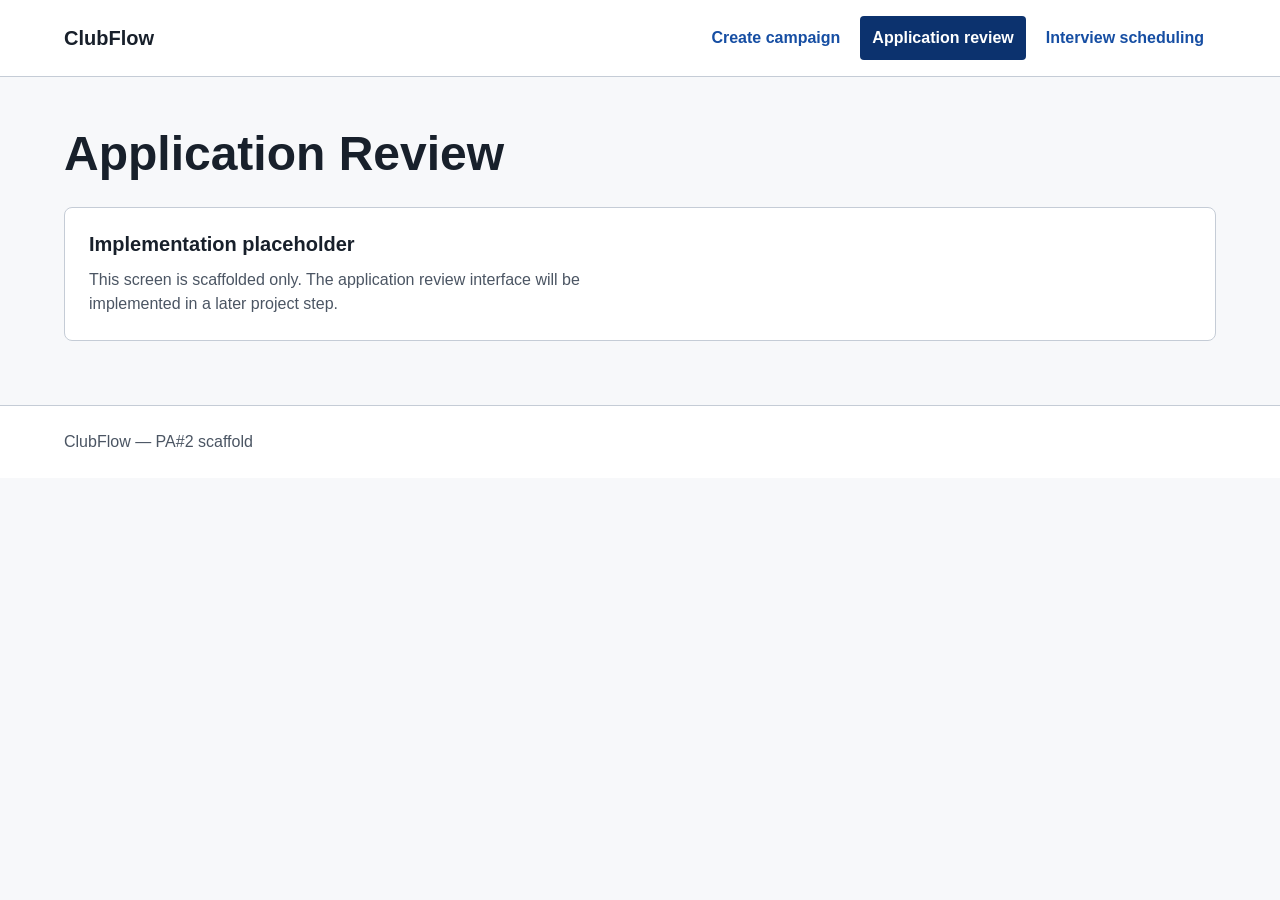
==== review.html @ ff642912 "chore: initialize ClubFlow PA2 scaffold and project rules" ====
<!DOCTYPE html>
<html lang="en">
  <head>
    <meta charset="UTF-8">
    <meta name="viewport" content="width=device-width, initial-scale=1.0">
    <title>Application Review | ClubFlow</title>
    <link rel="stylesheet" href="assets/css/styles.css">
  </head>
  <body>
    <header class="site-header">
      <div class="container">
        <p class="site-name">ClubFlow</p>
        <nav aria-label="Primary navigation">
          <ul class="site-nav">
            <li><a href="index.html">Create campaign</a></li>
            <li><a href="review.html" aria-current="page">Application review</a></li>
            <li><a href="scheduling.html">Interview scheduling</a></li>
          </ul>
        </nav>
      </div>
    </header>

    <main class="container">
      <h1>Application Review</h1>
      <section class="placeholder" aria-labelledby="implementation-status">
        <h2 id="implementation-status">Implementation placeholder</h2>
        <p>This screen is scaffolded only. The application review interface will be implemented in a later project step.</p>
      </section>
    </main>

    <footer class="site-footer">
      <div class="container">ClubFlow — PA#2 scaffold</div>
    </footer>
  </body>
</html>
---- assets/css/styles.css ----
:root {
  --space-1: 0.25rem;
  --space-2: 0.5rem;
  --space-3: 0.75rem;
  --space-4: 1rem;
  --space-6: 1.5rem;
  --space-8: 2rem;
  --space-12: 3rem;
  --space-16: 4rem;
  --color-page: #f7f8fa;
  --color-surface: #ffffff;
  --color-text: #18202b;
  --color-muted: #4b5563;
  --color-border: #c5ccd6;
  --color-link: #164ea3;
  --color-link-active: #0c326e;
  --color-focus: #a33b00;
  --font-sans: Inter, "Segoe UI", Roboto, Helvetica, Arial, sans-serif;
}
*,
*::before,
*::after {
  box-sizing: border-box;
}

html {
  font-family: var(--font-sans);
  font-size: 100%;
  line-height: 1.5;
  color: var(--color-text);
  background: var(--color-page);
}

body {
  min-height: 100vh;
  margin: 0;
  background: var(--color-page);
}

img,
svg {
  display: block;
  max-width: 100%;
  height: auto;
}

p,
li,
h1,
h2,
a {
  overflow-wrap: anywhere;
}

a {
  color: var(--color-link);
}

a:hover {
  color: var(--color-link-active);
}

:focus-visible {
  outline: 3px solid var(--color-focus);
  outline-offset: 3px;
}

.container {
  width: min(100% - (2 * var(--space-4)), 72rem);
  margin-inline: auto;
}

.site-header {
  padding-block: var(--space-4);
  border-bottom: 1px solid var(--color-border);
  background: var(--color-surface);
}

.site-name {
  margin: 0 0 var(--space-3);
  font-size: 1.25rem;
  font-weight: 700;
}

.site-nav {
  display: flex;
  flex-wrap: wrap;
  gap: var(--space-2);
  margin: 0;
  padding: 0;
  list-style: none;
}

.site-nav a {
  display: inline-flex;
  min-height: 2.75rem;
  align-items: center;
  padding: var(--space-2) var(--space-3);
  border-radius: var(--space-1);
  font-weight: 600;
  text-decoration: none;
}

.site-nav a[aria-current="page"] {
  color: var(--color-surface);
  background: var(--color-link-active);
}

main {
  padding-block: var(--space-8) var(--space-12);
}

h1,
h2 {
  line-height: 1.2;
}

h1 {
  margin: 0 0 var(--space-6);
  font-size: clamp(2rem, 8vw, 3rem);
}

.placeholder {
  padding: var(--space-6);
  border: 1px solid var(--color-border);
  border-radius: var(--space-2);
  background: var(--color-surface);
}

.placeholder h2 {
  margin: 0 0 var(--space-3);
  font-size: 1.25rem;
}

.placeholder p {
  max-width: 65ch;
  margin: 0;
  color: var(--color-muted);
}

.site-footer {
  padding-block: var(--space-6);
  border-top: 1px solid var(--color-border);
  color: var(--color-muted);
  background: var(--color-surface);
}

@media (min-width: 48rem) {
  .container {
    width: min(100% - (2 * var(--space-8)), 72rem);
  }

  .site-header .container {
    display: flex;
    align-items: center;
    justify-content: space-between;
    gap: var(--space-6);
  }

  .site-name {
    margin-bottom: 0;
  }
}

@media (min-width: 80rem) {
  main {
    padding-block: var(--space-12) var(--space-16);
  }
}
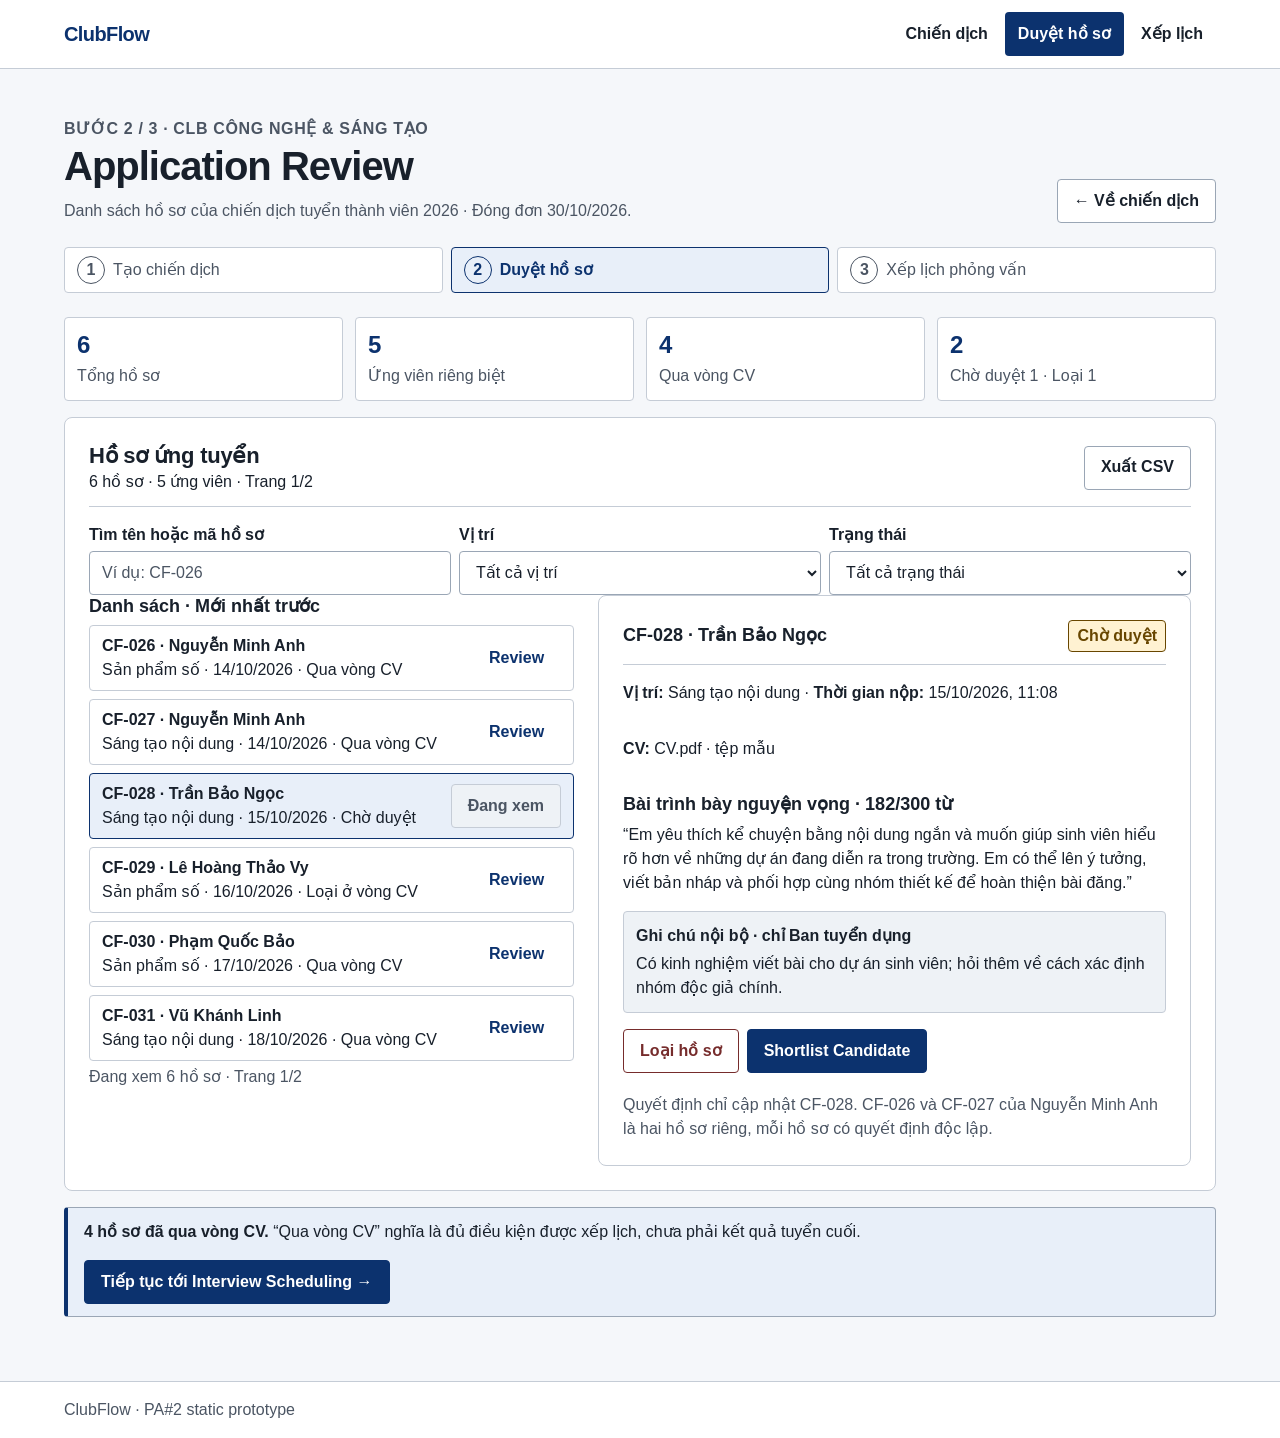
==== commit a4b42e5b: "feat: complete ClubFlow responsive prototype screens" ====
--- a/review.html
+++ b/review.html
@@ -1,5 +1,5 @@
 <!DOCTYPE html>
-<html lang="en">
+<html lang="vi">
   <head>
     <meta charset="UTF-8">
     <meta name="viewport" content="width=device-width, initial-scale=1.0">
@@ -10,26 +10,121 @@
     <header class="site-header">
       <div class="container">
         <p class="site-name">ClubFlow</p>
-        <nav aria-label="Primary navigation">
+        <nav aria-label="Điều hướng chính">
           <ul class="site-nav">
-            <li><a href="index.html">Create campaign</a></li>
-            <li><a href="review.html" aria-current="page">Application review</a></li>
-            <li><a href="scheduling.html">Interview scheduling</a></li>
+            <li><a href="index.html">Chiến dịch</a></li>
+            <li><a href="review.html" aria-current="page">Duyệt hồ sơ</a></li>
+            <li><a href="scheduling.html">Xếp lịch</a></li>
           </ul>
         </nav>
       </div>
     </header>
 
     <main class="container">
-      <h1>Application Review</h1>
-      <section class="placeholder" aria-labelledby="implementation-status">
-        <h2 id="implementation-status">Implementation placeholder</h2>
-        <p>This screen is scaffolded only. The application review interface will be implemented in a later project step.</p>
+      <div class="page-heading">
+        <div>
+          <p class="eyebrow">Bước 2 / 3 · CLB Công nghệ &amp; Sáng tạo</p>
+          <h1>Application Review</h1>
+          <p>Danh sách hồ sơ của chiến dịch tuyển thành viên 2026 · Đóng đơn 30/10/2026.</p>
+        </div>
+        <a class="button button--secondary" href="index.html">← Về chiến dịch</a>
+      </div>
+
+      <ol class="flow-steps" aria-label="Tiến trình tuyển thành viên">
+        <li class="flow-step"><span class="flow-step-number">1</span> Tạo chiến dịch</li>
+        <li class="flow-step" aria-current="step"><span class="flow-step-number">2</span> Duyệt hồ sơ</li>
+        <li class="flow-step"><span class="flow-step-number">3</span> Xếp lịch phỏng vấn</li>
+      </ol>
+
+      <section class="stack" aria-label="Thống kê hồ sơ">
+        <div class="stats-grid">
+          <div class="stat-card"><span class="stat-value">6</span><span class="stat-label">Tổng hồ sơ</span></div>
+          <div class="stat-card"><span class="stat-value">5</span><span class="stat-label">Ứng viên riêng biệt</span></div>
+          <div class="stat-card"><span class="stat-value">4</span><span class="stat-label">Qua vòng CV</span></div>
+          <div class="stat-card"><span class="stat-value">2</span><span class="stat-label">Chờ duyệt 1 · Loại 1</span></div>
+        </div>
+
+        <section class="card" aria-labelledby="applications-title">
+          <div class="card-heading">
+            <div>
+              <h2 id="applications-title">Hồ sơ ứng tuyển</h2>
+              <p>6 hồ sơ · 5 ứng viên · Trang 1/2</p>
+            </div>
+            <button class="button button--secondary" type="button">Xuất CSV</button>
+          </div>
+          <div class="toolbar">
+            <div class="field">
+              <label for="application-search">Tìm tên hoặc mã hồ sơ</label>
+              <input id="application-search" name="application-search" type="search" placeholder="Ví dụ: CF-026">
+            </div>
+            <div class="field">
+              <label for="position-filter">Vị trí</label>
+              <select id="position-filter" name="position-filter">
+                <option>Tất cả vị trí</option>
+                <option>Sản phẩm số</option>
+                <option>Sáng tạo nội dung</option>
+              </select>
+            </div>
+            <div class="field">
+              <label for="status-filter">Trạng thái</label>
+              <select id="status-filter" name="status-filter">
+                <option>Tất cả trạng thái</option>
+                <option>Chờ duyệt</option>
+                <option>Qua vòng CV</option>
+                <option>Loại ở vòng CV</option>
+              </select>
+            </div>
+          </div>
+
+          <div class="split-layout">
+            <section aria-labelledby="list-title">
+              <h3 id="list-title">Danh sách · Mới nhất trước</h3>
+              <ul class="application-list">
+                <li><div class="application-list-item"><div><strong>CF-026 · Nguyễn Minh Anh</strong><br><span>Sản phẩm số · 14/10/2026 · Qua vòng CV</span></div><button class="button button--quiet" type="button">Review</button></div></li>
+                <li><div class="application-list-item"><div><strong>CF-027 · Nguyễn Minh Anh</strong><br><span>Sáng tạo nội dung · 14/10/2026 · Qua vòng CV</span></div><button class="button button--quiet" type="button">Review</button></div></li>
+                <li><div class="application-list-item" aria-current="true"><div><strong>CF-028 · Trần Bảo Ngọc</strong><br><span>Sáng tạo nội dung · 15/10/2026 · Chờ duyệt</span></div><button class="button button--quiet" type="button" disabled>Đang xem</button></div></li>
+                <li><div class="application-list-item"><div><strong>CF-029 · Lê Hoàng Thảo Vy</strong><br><span>Sản phẩm số · 16/10/2026 · Loại ở vòng CV</span></div><button class="button button--quiet" type="button">Review</button></div></li>
+                <li><div class="application-list-item"><div><strong>CF-030 · Phạm Quốc Bảo</strong><br><span>Sản phẩm số · 17/10/2026 · Qua vòng CV</span></div><button class="button button--quiet" type="button">Review</button></div></li>
+                <li><div class="application-list-item"><div><strong>CF-031 · Vũ Khánh Linh</strong><br><span>Sáng tạo nội dung · 18/10/2026 · Qua vòng CV</span></div><button class="button button--quiet" type="button">Review</button></div></li>
+              </ul>
+              <p class="field-hint">Đang xem 6 hồ sơ · Trang 1/2</p>
+            </section>
+
+            <article class="card" aria-labelledby="application-detail-title">
+              <div class="card-heading">
+                <h3 id="application-detail-title">CF-028 · Trần Bảo Ngọc</h3>
+                <span class="status-badge status-badge--pending">Chờ duyệt</span>
+              </div>
+              <div class="stack">
+                <p><strong>Vị trí:</strong> Sáng tạo nội dung · <strong>Thời gian nộp:</strong> 15/10/2026, 11:08</p>
+                <p><strong>CV:</strong> CV.pdf · tệp mẫu</p>
+                <div>
+                  <h3>Bài trình bày nguyện vọng · 182/300 từ</h3>
+                  <p>“Em yêu thích kể chuyện bằng nội dung ngắn và muốn giúp sinh viên hiểu rõ hơn về những dự án đang diễn ra trong trường. Em có thể lên ý tưởng, viết bản nháp và phối hợp cùng nhóm thiết kế để hoàn thiện bài đăng.”</p>
+                </div>
+                <aside class="note-private" aria-label="Ghi chú nội bộ chỉ Ban tuyển dụng nhìn thấy">
+                  <strong>Ghi chú nội bộ · chỉ Ban tuyển dụng</strong>
+                  Có kinh nghiệm viết bài cho dự án sinh viên; hỏi thêm về cách xác định nhóm độc giả chính.
+                </aside>
+          <div class="button-row" role="group" aria-label="Quyết định hồ sơ">
+                  <button class="button button--danger" type="button">Loại hồ sơ</button>
+                  <button class="button" type="button">Shortlist Candidate</button>
+                </div>
+                <p class="field-hint">Quyết định chỉ cập nhật CF-028. CF-026 và CF-027 của Nguyễn Minh Anh là hai hồ sơ riêng, mỗi hồ sơ có quyết định độc lập.</p>
+              </div>
+            </article>
+          </div>
+        </section>
+
+        <div class="alert alert--info">
+          <p><strong>4 hồ sơ đã qua vòng CV.</strong> “Qua vòng CV” nghĩa là đủ điều kiện được xếp lịch, chưa phải kết quả tuyển cuối.</p>
+          <a class="button" href="scheduling.html">Tiếp tục tới Interview Scheduling →</a>
+        </div>
       </section>
     </main>
 
     <footer class="site-footer">
-      <div class="container">ClubFlow — PA#2 scaffold</div>
+      <div class="container">ClubFlow · PA#2 static prototype</div>
     </footer>
   </body>
 </html>
--- a/assets/css/styles.css
+++ b/assets/css/styles.css
@@ -1,4 +1,5 @@
 :root {
+  color-scheme: light;
   --space-1: 0.25rem;
   --space-2: 0.5rem;
   --space-3: 0.75rem;
@@ -7,16 +8,33 @@
   --space-8: 2rem;
   --space-12: 3rem;
   --space-16: 4rem;
-  --color-page: #f7f8fa;
+
+  --color-page: #f5f7fa;
   --color-surface: #ffffff;
+  --color-surface-subtle: #eef2f6;
   --color-text: #18202b;
   --color-muted: #4b5563;
   --color-border: #c5ccd6;
-  --color-link: #164ea3;
-  --color-link-active: #0c326e;
-  --color-focus: #a33b00;
+  --color-border-strong: #9aa6b5;
+  --color-brand: #164ea3;
+  --color-brand-strong: #0c326e;
+  --color-brand-hover: #071f48;
+  --color-brand-soft: #e8eff9;
+  --color-selection: #dce7f5;
+  --color-focus: #8a3000;
+  --color-success-text: #174b32;
+  --color-success-surface: #e6f2eb;
+  --color-warning-text: #684600;
+  --color-warning-surface: #fff2d2;
+  --color-danger-text: #762c2c;
+  --color-danger-surface: #f8e7e7;
+
   --font-sans: Inter, "Segoe UI", Roboto, Helvetica, Arial, sans-serif;
-}
+  --radius-control: 0.25rem;
+  --radius-card: 0.5rem;
+  --content-width: 72rem;
+}
+
 *,
 *::before,
 *::after {
@@ -24,17 +42,20 @@
 }
 
 html {
+  min-width: 320px;
+  background: var(--color-page);
+  color: var(--color-text);
   font-family: var(--font-sans);
   font-size: 100%;
   line-height: 1.5;
-  color: var(--color-text);
-  background: var(--color-page);
+  text-size-adjust: 100%;
 }
 
 body {
   min-height: 100vh;
   margin: 0;
   background: var(--color-page);
+  font-size: 1rem;
 }
 
 img,
@@ -44,20 +65,24 @@
   height: auto;
 }
 
-p,
-li,
-h1,
-h2,
+button,
+input,
+select,
+textarea {
+  font: inherit;
+}
+
+button {
+  color: inherit;
+}
+
 a {
-  overflow-wrap: anywhere;
-}
-
-a {
-  color: var(--color-link);
+  color: var(--color-brand);
+  text-underline-offset: 0.16em;
 }
 
 a:hover {
-  color: var(--color-link-active);
+  color: var(--color-brand-strong);
 }
 
 :focus-visible {
@@ -65,105 +90,651 @@
   outline-offset: 3px;
 }
 
+::selection {
+  color: var(--color-text);
+  background: var(--color-selection);
+}
+
+h1,
+h2,
+h3,
+p,
+ul,
+ol {
+  margin-top: 0;
+}
+
+h1,
+h2,
+h3,
+p,
+li,
+a,
+button,
+label,
+td,
+th,
+span {
+  overflow-wrap: anywhere;
+}
+
+h1,
+h2,
+h3 {
+  color: var(--color-text);
+  line-height: 1.25;
+}
+
+h1 {
+  margin-bottom: var(--space-2);
+  font-size: clamp(1.75rem, 5vw, 2.5rem);
+  letter-spacing: -0.025em;
+}
+
+h2 {
+  margin-bottom: var(--space-4);
+  font-size: 1.375rem;
+  letter-spacing: -0.01em;
+}
+
+h3 {
+  margin-bottom: var(--space-2);
+  font-size: 1.125rem;
+}
+
+p:last-child,
+ul:last-child,
+ol:last-child {
+  margin-bottom: 0;
+}
+
 .container {
-  width: min(100% - (2 * var(--space-4)), 72rem);
+  width: min(100% - (2 * var(--space-4)), var(--content-width));
   margin-inline: auto;
 }
 
 .site-header {
-  padding-block: var(--space-4);
   border-bottom: 1px solid var(--color-border);
   background: var(--color-surface);
 }
 
+.site-header .container {
+  display: flex;
+  flex-direction: column;
+  align-items: flex-start;
+  gap: var(--space-3);
+  padding-block: var(--space-3);
+}
+
 .site-name {
-  margin: 0 0 var(--space-3);
+  display: inline-flex;
+  align-items: center;
+  gap: var(--space-2);
+  margin: 0;
+  color: var(--color-brand-strong);
   font-size: 1.25rem;
-  font-weight: 700;
+  font-weight: 750;
+  letter-spacing: -0.03em;
 }
 
 .site-nav {
   display: flex;
   flex-wrap: wrap;
+  gap: var(--space-1);
+  margin: 0;
+  padding: 0;
+  list-style: none;
+}
+
+.site-nav a {
+  display: inline-flex;
+  min-height: 2.75rem;
+  align-items: center;
+  justify-content: center;
+  padding: var(--space-2) var(--space-3);
+  border: 1px solid transparent;
+  border-radius: var(--radius-control);
+  color: var(--color-text);
+  font-weight: 600;
+  text-decoration: none;
+}
+
+.site-nav a:hover {
+  border-color: var(--color-border);
+  color: var(--color-brand-strong);
+  background: var(--color-surface-subtle);
+}
+
+.site-nav a[aria-current="page"] {
+  color: var(--color-surface);
+  background: var(--color-brand-strong);
+}
+
+main.container {
+  padding-block: var(--space-8) var(--space-12);
+}
+
+.page-heading {
+  display: flex;
+  flex-direction: column;
+  gap: var(--space-4);
+  margin-bottom: var(--space-6);
+}
+
+.page-heading p {
+  max-width: 68ch;
+  margin-bottom: 0;
+  color: var(--color-muted);
+}
+
+.eyebrow {
+  margin-bottom: var(--space-1);
+  color: var(--color-brand-strong);
+  font-size: 1rem;
+  font-weight: 700;
+  letter-spacing: 0.04em;
+  text-transform: uppercase;
+}
+
+.flow-steps {
+  display: grid;
+  grid-template-columns: 1fr;
+  gap: var(--space-2);
+  margin: 0 0 var(--space-6);
+  padding: 0;
+  list-style: none;
+}
+
+.flow-step {
+  display: flex;
+  min-height: 2.75rem;
+  align-items: center;
+  gap: var(--space-2);
+  padding: var(--space-2) var(--space-3);
+  border: 1px solid var(--color-border);
+  border-radius: var(--radius-control);
+  color: var(--color-muted);
+  background: var(--color-surface);
+}
+
+.flow-step[aria-current="step"] {
+  border-color: var(--color-brand-strong);
+  color: var(--color-brand-strong);
+  font-weight: 700;
+  background: var(--color-brand-soft);
+}
+
+.flow-step-number {
+  display: inline-grid;
+  width: 1.75rem;
+  aspect-ratio: 1;
+  flex: 0 0 auto;
+  place-items: center;
+  border: 1px solid currentColor;
+  border-radius: 50%;
+  font-size: 1rem;
+  font-weight: 700;
+}
+
+.stack {
+  display: grid;
+  gap: var(--space-4);
+}
+
+.stack--roomy {
+  gap: var(--space-6);
+}
+
+.split-layout {
+  display: grid;
+  grid-template-columns: minmax(0, 1fr);
+  gap: var(--space-4);
+  align-items: start;
+}
+
+.campaign-layout {
+  display: grid;
+  grid-template-columns: minmax(0, 1fr);
+  gap: var(--space-4);
+  align-items: start;
+}
+
+.card,
+.placeholder {
+  min-width: 0;
+  padding: var(--space-4);
+  border: 1px solid var(--color-border);
+  border-radius: var(--radius-card);
+  background: var(--color-surface);
+}
+
+.card > :last-child,
+.placeholder > :last-child {
+  margin-bottom: 0;
+}
+
+.card-heading {
+  display: flex;
+  flex-direction: column;
+  align-items: flex-start;
+  gap: var(--space-2);
+  margin-bottom: var(--space-4);
+  padding-bottom: var(--space-3);
+  border-bottom: 1px solid var(--color-border);
+}
+
+.card-heading h2,
+.card-heading h3 {
+  margin: 0;
+}
+
+.field-grid {
+  display: grid;
+  grid-template-columns: minmax(0, 1fr);
+  gap: var(--space-4);
+}
+
+.field {
+  min-width: 0;
+}
+
+.field label,
+.field-label {
+  display: block;
+  margin-bottom: var(--space-1);
+  color: var(--color-text);
+  font-weight: 650;
+}
+
+.field-hint {
+  margin: var(--space-1) 0 0;
+  color: var(--color-muted);
+}
+
+.field input,
+.field select,
+.field textarea,
+.control {
+  display: block;
+  width: 100%;
+  min-height: 2.75rem;
+  padding: var(--space-2) var(--space-3);
+  border: 1px solid var(--color-border-strong);
+  border-radius: var(--radius-control);
+  color: var(--color-text);
+  background: var(--color-surface);
+}
+
+.field textarea {
+  min-height: 7rem;
+  resize: vertical;
+}
+
+.field input::placeholder,
+.field textarea::placeholder {
+  color: var(--color-muted);
+  opacity: 1;
+}
+
+.field input:focus-visible,
+.field select:focus-visible,
+.field textarea:focus-visible,
+.control:focus-visible {
+  border-color: var(--color-brand-strong);
+  outline-color: var(--color-focus);
+}
+
+.field [aria-invalid="true"] {
+  border-color: var(--color-danger-text);
+}
+
+.field-error {
+  margin: var(--space-1) 0 0;
+  color: var(--color-danger-text);
+  font-weight: 600;
+}
+
+.position-card {
+  display: grid;
+  grid-template-columns: minmax(0, 1fr);
+  gap: var(--space-3);
+  padding: var(--space-4);
+  border: 1px solid var(--color-border);
+  border-radius: var(--radius-control);
+  background: var(--color-surface-subtle);
+}
+
+.position-card h3,
+.position-card p {
+  margin-bottom: 0;
+}
+
+.position-meta {
+  color: var(--color-muted);
+}
+
+.button-row,
+.action-row,
+.toolbar {
+  display: flex;
+  flex-wrap: wrap;
+  gap: var(--space-2);
+  align-items: center;
+}
+
+.toolbar > .field {
+  min-width: 0;
+  flex: 1 1 12rem;
+}
+
+.button {
+  display: inline-flex;
+  min-height: 2.75rem;
+  align-items: center;
+  justify-content: center;
+  gap: var(--space-2);
+  padding: var(--space-2) var(--space-4);
+  border: 1px solid var(--color-brand-strong);
+  border-radius: var(--radius-control);
+  color: var(--color-surface);
+  background: var(--color-brand-strong);
+  font-weight: 700;
+  line-height: 1.3;
+  text-align: center;
+  text-decoration: none;
+  cursor: pointer;
+}
+
+.button:hover {
+  border-color: var(--color-brand-hover);
+  color: var(--color-surface);
+  background: var(--color-brand-hover);
+}
+
+.button--secondary {
+  border-color: var(--color-border-strong);
+  color: var(--color-text);
+  background: var(--color-surface);
+}
+
+.button--secondary:hover {
+  border-color: var(--color-brand-strong);
+  color: var(--color-brand-strong);
+  background: var(--color-brand-soft);
+}
+
+.button--quiet {
+  border-color: transparent;
+  color: var(--color-brand-strong);
+  background: transparent;
+}
+
+.button--quiet:hover {
+  border-color: var(--color-border);
+  color: var(--color-brand-strong);
+  background: var(--color-surface-subtle);
+}
+
+.button--danger {
+  border-color: var(--color-danger-text);
+  color: var(--color-danger-text);
+  background: var(--color-surface);
+}
+
+.button--danger:hover {
+  color: var(--color-surface);
+  background: var(--color-danger-text);
+}
+
+.button:disabled,
+.button[aria-disabled="true"] {
+  border-color: var(--color-border);
+  color: var(--color-muted);
+  background: var(--color-surface-subtle);
+  cursor: not-allowed;
+}
+
+.stats-grid {
+  display: grid;
+  grid-template-columns: repeat(2, minmax(0, 1fr));
+  gap: var(--space-3);
+}
+
+.stat-card {
+  min-width: 0;
+  padding: var(--space-3);
+  border: 1px solid var(--color-border);
+  border-radius: var(--radius-control);
+  background: var(--color-surface);
+}
+
+.stat-value {
+  display: block;
+  color: var(--color-brand-strong);
+  font-size: 1.5rem;
+  font-weight: 750;
+  line-height: 1.25;
+}
+
+.stat-label {
+  display: block;
+  margin-top: var(--space-1);
+  color: var(--color-muted);
+}
+
+.application-list {
+  display: grid;
   gap: var(--space-2);
   margin: 0;
   padding: 0;
   list-style: none;
 }
 
-.site-nav a {
-  display: inline-flex;
+.application-list-item {
+  display: grid;
+  grid-template-columns: minmax(0, 1fr) auto;
   min-height: 2.75rem;
+  gap: var(--space-1);
   align-items: center;
   padding: var(--space-2) var(--space-3);
-  border-radius: var(--space-1);
-  font-weight: 600;
-  text-decoration: none;
-}
-
-.site-nav a[aria-current="page"] {
-  color: var(--color-surface);
-  background: var(--color-link-active);
-}
-
-main {
-  padding-block: var(--space-8) var(--space-12);
-}
-
-h1,
-h2 {
-  line-height: 1.2;
-}
-
-h1 {
-  margin: 0 0 var(--space-6);
-  font-size: clamp(2rem, 8vw, 3rem);
-}
-
-.placeholder {
-  padding: var(--space-6);
   border: 1px solid var(--color-border);
-  border-radius: var(--space-2);
-  background: var(--color-surface);
-}
-
-.placeholder h2 {
-  margin: 0 0 var(--space-3);
-  font-size: 1.25rem;
-}
-
-.placeholder p {
-  max-width: 65ch;
-  margin: 0;
-  color: var(--color-muted);
+  border-radius: var(--radius-control);
+  color: var(--color-text);
+  background: var(--color-surface);
+}
+
+.application-list-item[aria-current="true"] {
+  border-color: var(--color-brand-strong);
+  background: var(--color-brand-soft);
+}
+
+.status-badge {
+  display: inline-flex;
+  min-height: 2rem;
+  align-items: center;
+  padding: var(--space-1) var(--space-2);
+  border: 1px solid currentColor;
+  border-radius: var(--radius-control);
+  font-weight: 700;
+  line-height: 1.25;
+}
+
+.status-badge--pending,
+.status-badge--unassigned {
+  color: var(--color-warning-text);
+  background: var(--color-warning-surface);
+}
+
+.status-badge--shortlisted,
+.status-badge--proposed,
+.status-badge--confirmed {
+  color: var(--color-success-text);
+  background: var(--color-success-surface);
+}
+
+.status-badge--rejected,
+.status-badge--conflict {
+  color: var(--color-danger-text);
+  background: var(--color-danger-surface);
+}
+
+.alert {
+  padding: var(--space-3) var(--space-4);
+  border: 1px solid var(--color-border-strong);
+  border-left-width: 0.3rem;
+  border-radius: var(--radius-control);
+  background: var(--color-surface);
+}
+
+.alert p:last-child {
+  margin-bottom: 0;
+}
+
+.alert--info {
+  border-left-color: var(--color-brand-strong);
+  background: var(--color-brand-soft);
+}
+
+.alert--warning {
+  border-left-color: var(--color-warning-text);
+  background: var(--color-warning-surface);
+}
+
+.alert--error {
+  border-left-color: var(--color-danger-text);
+  background: var(--color-danger-surface);
+}
+
+.alert--success {
+  border-left-color: var(--color-success-text);
+  background: var(--color-success-surface);
+}
+
+.table-wrap {
+  max-width: 100%;
+  overflow-x: auto;
+  border: 1px solid var(--color-border);
+  border-radius: var(--radius-control);
+  background: var(--color-surface);
+  overscroll-behavior-inline: contain;
+}
+
+table {
+  width: 100%;
+  border-collapse: collapse;
+  text-align: left;
+}
+
+th,
+td {
+  min-width: 8rem;
+  padding: var(--space-3);
+  border-bottom: 1px solid var(--color-border);
+  vertical-align: top;
+}
+
+th {
+  color: var(--color-text);
+  background: var(--color-surface-subtle);
+  font-weight: 700;
+}
+
+tbody tr:last-child td {
+  border-bottom: 0;
+}
+
+.note-private {
+  padding: var(--space-3);
+  border: 1px solid var(--color-border);
+  border-radius: var(--radius-control);
+  background: var(--color-surface-subtle);
+}
+
+.note-private strong {
+  display: block;
+  margin-bottom: var(--space-1);
 }
 
 .site-footer {
-  padding-block: var(--space-6);
   border-top: 1px solid var(--color-border);
   color: var(--color-muted);
   background: var(--color-surface);
 }
 
+.site-footer .container {
+  padding-block: var(--space-4);
+}
+
 @media (min-width: 48rem) {
   .container {
-    width: min(100% - (2 * var(--space-8)), 72rem);
+    width: min(100% - (2 * var(--space-8)), var(--content-width));
   }
 
   .site-header .container {
-    display: flex;
+    flex-direction: row;
     align-items: center;
     justify-content: space-between;
     gap: var(--space-6);
   }
 
-  .site-name {
-    margin-bottom: 0;
+  .flow-steps {
+    grid-template-columns: repeat(3, minmax(0, 1fr));
+  }
+
+  .field-grid {
+    grid-template-columns: repeat(2, minmax(0, 1fr));
+  }
+
+  .position-card {
+    grid-template-columns: minmax(0, 1fr) minmax(10rem, 0.4fr);
+    align-items: start;
+  }
+
+  .card {
+    padding: var(--space-6);
+  }
+
+  .card-heading {
+    flex-direction: row;
+    align-items: center;
+    justify-content: space-between;
+  }
+
+  .stats-grid {
+    grid-template-columns: repeat(4, minmax(0, 1fr));
+  }
+
+  .split-layout {
+    grid-template-columns: minmax(0, 0.9fr) minmax(0, 1.1fr);
+    gap: var(--space-4);
+  }
+
+  main.container {
+    padding-block: var(--space-8) var(--space-12);
+  }
+
+  .page-heading {
+    flex-direction: row;
+    align-items: end;
+    justify-content: space-between;
   }
 }
 
 @media (min-width: 80rem) {
-  main {
+  .container {
+    width: min(100% - (2 * var(--space-12)), var(--content-width));
+  }
+
+  main.container {
     padding-block: var(--space-12) var(--space-16);
   }
-}
+
+  .campaign-layout {
+    grid-template-columns: minmax(0, 1.6fr) minmax(17rem, 0.8fr);
+    gap: var(--space-8);
+  }
+
+  .split-layout {
+    gap: var(--space-6);
+  }
+}
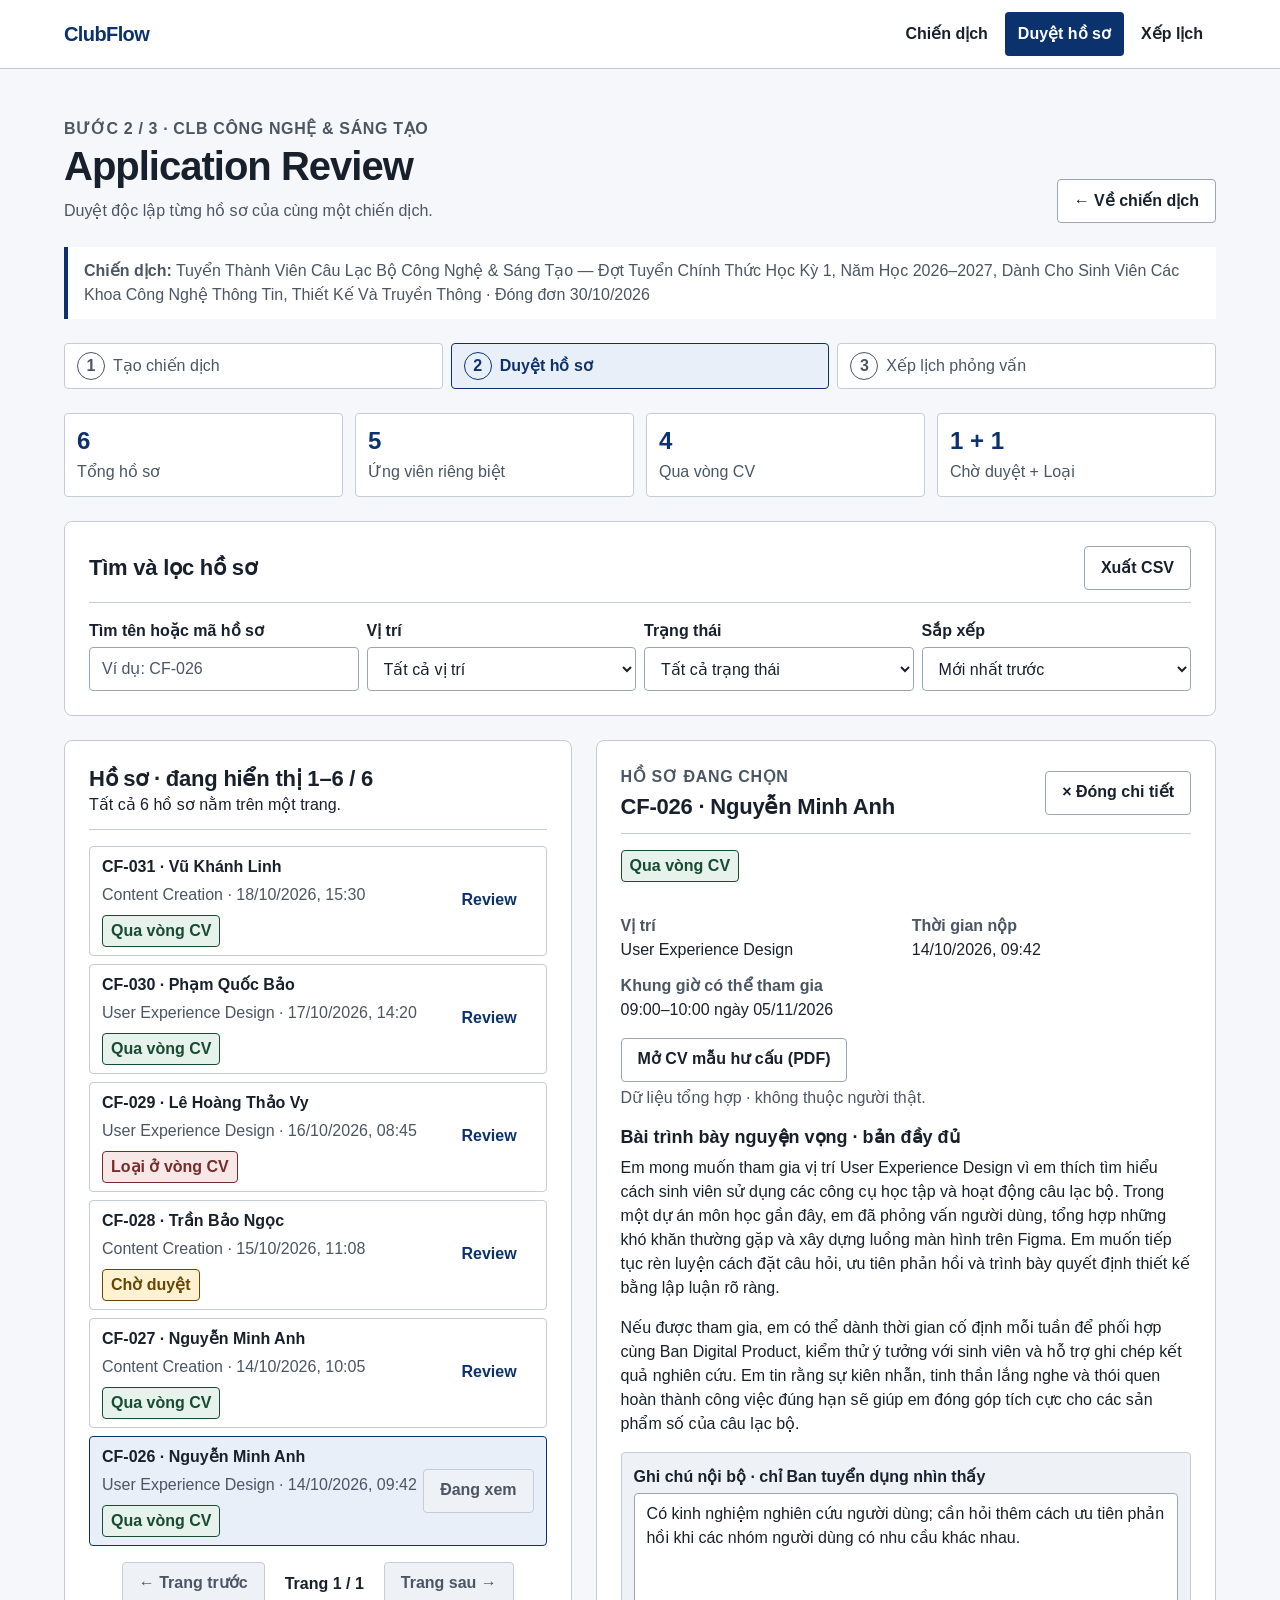
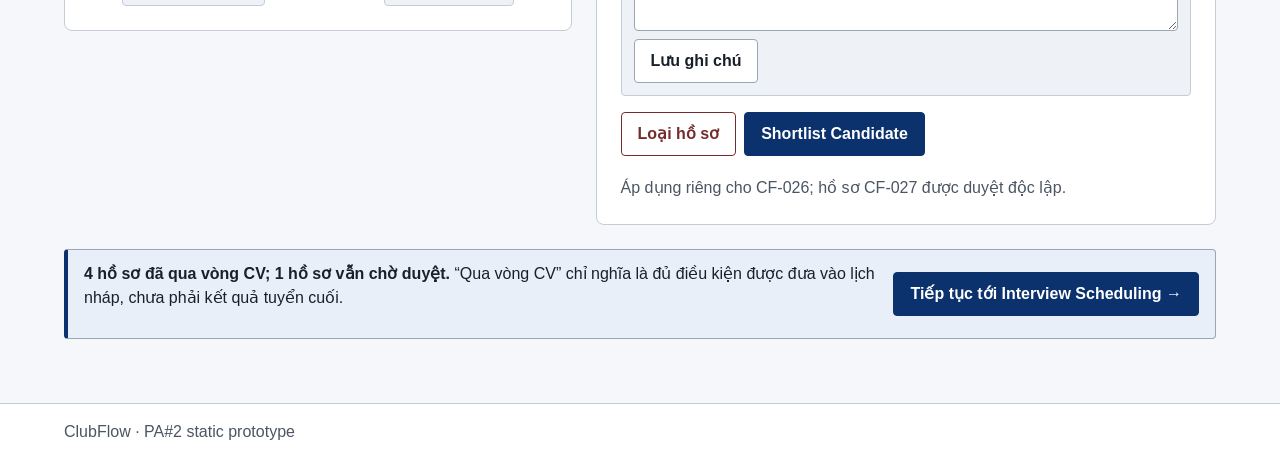
==== commit f44f1153: "feat(pa2): finalize ClubFlow responsive prototype" ====
--- a/review.html
+++ b/review.html
@@ -25,10 +25,12 @@
         <div>
           <p class="eyebrow">Bước 2 / 3 · CLB Công nghệ &amp; Sáng tạo</p>
           <h1>Application Review</h1>
-          <p>Danh sách hồ sơ của chiến dịch tuyển thành viên 2026 · Đóng đơn 30/10/2026.</p>
+          <p>Duyệt độc lập từng hồ sơ của cùng một chiến dịch.</p>
         </div>
         <a class="button button--secondary" href="index.html">← Về chiến dịch</a>
       </div>
+
+      <p class="campaign-context"><strong>Chiến dịch:</strong> Tuyển Thành Viên Câu Lạc Bộ Công Nghệ &amp; Sáng Tạo — Đợt Tuyển Chính Thức Học Kỳ 1, Năm Học 2026–2027, Dành Cho Sinh Viên Các Khoa Công Nghệ Thông Tin, Thiết Kế Và Truyền Thông · Đóng đơn 30/10/2026</p>
 
       <ol class="flow-steps" aria-label="Tiến trình tuyển thành viên">
         <li class="flow-step"><span class="flow-step-number">1</span> Tạo chiến dịch</li>
@@ -36,20 +38,17 @@
         <li class="flow-step"><span class="flow-step-number">3</span> Xếp lịch phỏng vấn</li>
       </ol>
 
-      <section class="stack" aria-label="Thống kê hồ sơ">
+      <section class="stack stack--roomy" aria-label="Thống kê và danh sách hồ sơ">
         <div class="stats-grid">
           <div class="stat-card"><span class="stat-value">6</span><span class="stat-label">Tổng hồ sơ</span></div>
           <div class="stat-card"><span class="stat-value">5</span><span class="stat-label">Ứng viên riêng biệt</span></div>
           <div class="stat-card"><span class="stat-value">4</span><span class="stat-label">Qua vòng CV</span></div>
-          <div class="stat-card"><span class="stat-value">2</span><span class="stat-label">Chờ duyệt 1 · Loại 1</span></div>
+          <div class="stat-card"><span class="stat-value">1 + 1</span><span class="stat-label">Chờ duyệt + Loại</span></div>
         </div>
 
-        <section class="card" aria-labelledby="applications-title">
+        <section class="card" aria-labelledby="review-tools-title">
           <div class="card-heading">
-            <div>
-              <h2 id="applications-title">Hồ sơ ứng tuyển</h2>
-              <p>6 hồ sơ · 5 ứng viên · Trang 1/2</p>
-            </div>
+            <h2 id="review-tools-title">Tìm và lọc hồ sơ</h2>
             <button class="button button--secondary" type="button">Xuất CSV</button>
           </div>
           <div class="toolbar">
@@ -60,64 +59,97 @@
             <div class="field">
               <label for="position-filter">Vị trí</label>
               <select id="position-filter" name="position-filter">
-                <option>Tất cả vị trí</option>
-                <option>Sản phẩm số</option>
-                <option>Sáng tạo nội dung</option>
+                <option selected>Tất cả vị trí</option>
+                <option>User Experience Design</option>
+                <option>Content Creation</option>
               </select>
             </div>
             <div class="field">
               <label for="status-filter">Trạng thái</label>
               <select id="status-filter" name="status-filter">
-                <option>Tất cả trạng thái</option>
+                <option selected>Tất cả trạng thái</option>
                 <option>Chờ duyệt</option>
                 <option>Qua vòng CV</option>
                 <option>Loại ở vòng CV</option>
               </select>
             </div>
-          </div>
-
-          <div class="split-layout">
-            <section aria-labelledby="list-title">
-              <h3 id="list-title">Danh sách · Mới nhất trước</h3>
-              <ul class="application-list">
-                <li><div class="application-list-item"><div><strong>CF-026 · Nguyễn Minh Anh</strong><br><span>Sản phẩm số · 14/10/2026 · Qua vòng CV</span></div><button class="button button--quiet" type="button">Review</button></div></li>
-                <li><div class="application-list-item"><div><strong>CF-027 · Nguyễn Minh Anh</strong><br><span>Sáng tạo nội dung · 14/10/2026 · Qua vòng CV</span></div><button class="button button--quiet" type="button">Review</button></div></li>
-                <li><div class="application-list-item" aria-current="true"><div><strong>CF-028 · Trần Bảo Ngọc</strong><br><span>Sáng tạo nội dung · 15/10/2026 · Chờ duyệt</span></div><button class="button button--quiet" type="button" disabled>Đang xem</button></div></li>
-                <li><div class="application-list-item"><div><strong>CF-029 · Lê Hoàng Thảo Vy</strong><br><span>Sản phẩm số · 16/10/2026 · Loại ở vòng CV</span></div><button class="button button--quiet" type="button">Review</button></div></li>
-                <li><div class="application-list-item"><div><strong>CF-030 · Phạm Quốc Bảo</strong><br><span>Sản phẩm số · 17/10/2026 · Qua vòng CV</span></div><button class="button button--quiet" type="button">Review</button></div></li>
-                <li><div class="application-list-item"><div><strong>CF-031 · Vũ Khánh Linh</strong><br><span>Sáng tạo nội dung · 18/10/2026 · Qua vòng CV</span></div><button class="button button--quiet" type="button">Review</button></div></li>
-              </ul>
-              <p class="field-hint">Đang xem 6 hồ sơ · Trang 1/2</p>
-            </section>
-
-            <article class="card" aria-labelledby="application-detail-title">
-              <div class="card-heading">
-                <h3 id="application-detail-title">CF-028 · Trần Bảo Ngọc</h3>
-                <span class="status-badge status-badge--pending">Chờ duyệt</span>
-              </div>
-              <div class="stack">
-                <p><strong>Vị trí:</strong> Sáng tạo nội dung · <strong>Thời gian nộp:</strong> 15/10/2026, 11:08</p>
-                <p><strong>CV:</strong> CV.pdf · tệp mẫu</p>
-                <div>
-                  <h3>Bài trình bày nguyện vọng · 182/300 từ</h3>
-                  <p>“Em yêu thích kể chuyện bằng nội dung ngắn và muốn giúp sinh viên hiểu rõ hơn về những dự án đang diễn ra trong trường. Em có thể lên ý tưởng, viết bản nháp và phối hợp cùng nhóm thiết kế để hoàn thiện bài đăng.”</p>
-                </div>
-                <aside class="note-private" aria-label="Ghi chú nội bộ chỉ Ban tuyển dụng nhìn thấy">
-                  <strong>Ghi chú nội bộ · chỉ Ban tuyển dụng</strong>
-                  Có kinh nghiệm viết bài cho dự án sinh viên; hỏi thêm về cách xác định nhóm độc giả chính.
-                </aside>
-          <div class="button-row" role="group" aria-label="Quyết định hồ sơ">
-                  <button class="button button--danger" type="button">Loại hồ sơ</button>
-                  <button class="button" type="button">Shortlist Candidate</button>
-                </div>
-                <p class="field-hint">Quyết định chỉ cập nhật CF-028. CF-026 và CF-027 của Nguyễn Minh Anh là hai hồ sơ riêng, mỗi hồ sơ có quyết định độc lập.</p>
-              </div>
-            </article>
+            <div class="field">
+              <label for="sort-order">Sắp xếp</label>
+              <select id="sort-order" name="sort-order">
+                <option selected>Mới nhất trước</option>
+                <option>Cũ nhất trước</option>
+              </select>
+            </div>
           </div>
         </section>
 
-        <div class="alert alert--info">
-          <p><strong>4 hồ sơ đã qua vòng CV.</strong> “Qua vòng CV” nghĩa là đủ điều kiện được xếp lịch, chưa phải kết quả tuyển cuối.</p>
+        <div class="split-layout">
+          <section class="card" aria-labelledby="application-list-title">
+            <div class="card-heading">
+              <div>
+                <h2 id="application-list-title">Hồ sơ · đang hiển thị 1–6 / 6</h2>
+                <p>Tất cả 6 hồ sơ nằm trên một trang.</p>
+              </div>
+            </div>
+            <ul class="application-list">
+              <li><div class="application-list-item"><div><strong>CF-031 · Vũ Khánh Linh</strong><span class="list-item-meta">Content Creation · 18/10/2026, 15:30</span><span class="status-badge status-badge--shortlisted">Qua vòng CV</span></div><button class="button button--quiet" type="button">Review</button></div></li>
+              <li><div class="application-list-item"><div><strong>CF-030 · Phạm Quốc Bảo</strong><span class="list-item-meta">User Experience Design · 17/10/2026, 14:20</span><span class="status-badge status-badge--shortlisted">Qua vòng CV</span></div><button class="button button--quiet" type="button">Review</button></div></li>
+              <li><div class="application-list-item"><div><strong>CF-029 · Lê Hoàng Thảo Vy</strong><span class="list-item-meta">User Experience Design · 16/10/2026, 08:45</span><span class="status-badge status-badge--rejected">Loại ở vòng CV</span></div><button class="button button--quiet" type="button">Review</button></div></li>
+              <li><div class="application-list-item"><div><strong>CF-028 · Trần Bảo Ngọc</strong><span class="list-item-meta">Content Creation · 15/10/2026, 11:08</span><span class="status-badge status-badge--pending">Chờ duyệt</span></div><button class="button button--quiet" type="button">Review</button></div></li>
+              <li><div class="application-list-item"><div><strong>CF-027 · Nguyễn Minh Anh</strong><span class="list-item-meta">Content Creation · 14/10/2026, 10:05</span><span class="status-badge status-badge--shortlisted">Qua vòng CV</span></div><button class="button button--quiet" type="button">Review</button></div></li>
+              <li><div class="application-list-item" aria-current="true"><div><strong>CF-026 · Nguyễn Minh Anh</strong><span class="list-item-meta">User Experience Design · 14/10/2026, 09:42</span><span class="status-badge status-badge--shortlisted">Qua vòng CV</span></div><button class="button button--quiet" type="button" disabled>Đang xem</button></div></li>
+            </ul>
+            <nav class="pagination" aria-label="Phân trang hồ sơ">
+              <button class="button button--secondary" type="button" disabled>← Trang trước</button>
+              <span class="pagination-status" aria-current="page">Trang 1 / 1</span>
+              <button class="button button--secondary" type="button" disabled>Trang sau →</button>
+            </nav>
+          </section>
+
+          <article class="card application-detail" aria-labelledby="application-detail-title">
+            <div class="card-heading">
+              <div>
+                <p class="section-kicker">Hồ sơ đang chọn</p>
+                <h2 id="application-detail-title">CF-026 · Nguyễn Minh Anh</h2>
+              </div>
+              <button class="button button--secondary" type="button">× Đóng chi tiết</button>
+            </div>
+            <div class="stack">
+              <p><span class="status-badge status-badge--shortlisted">Qua vòng CV</span></p>
+              <dl class="summary-list summary-list--columns">
+                <div><dt>Vị trí</dt><dd>User Experience Design</dd></div>
+                <div><dt>Thời gian nộp</dt><dd>14/10/2026, 09:42</dd></div>
+                <div><dt>Khung giờ có thể tham gia</dt><dd>09:00–10:00 ngày 05/11/2026</dd></div>
+              </dl>
+
+              <div>
+                <a class="button button--secondary" href="assets/documents/CF-026-fictional-sample-cv.pdf">Mở CV mẫu hư cấu (PDF)</a>
+                <p class="field-hint">Dữ liệu tổng hợp · không thuộc người thật.</p>
+              </div>
+
+              <section aria-labelledby="sop-title">
+                <h3 id="sop-title">Bài trình bày nguyện vọng · bản đầy đủ</h3>
+                <p>Em mong muốn tham gia vị trí User Experience Design vì em thích tìm hiểu cách sinh viên sử dụng các công cụ học tập và hoạt động câu lạc bộ. Trong một dự án môn học gần đây, em đã phỏng vấn người dùng, tổng hợp những khó khăn thường gặp và xây dựng luồng màn hình trên Figma. Em muốn tiếp tục rèn luyện cách đặt câu hỏi, ưu tiên phản hồi và trình bày quyết định thiết kế bằng lập luận rõ ràng.</p>
+                <p>Nếu được tham gia, em có thể dành thời gian cố định mỗi tuần để phối hợp cùng Ban Digital Product, kiểm thử ý tưởng với sinh viên và hỗ trợ ghi chép kết quả nghiên cứu. Em tin rằng sự kiên nhẫn, tinh thần lắng nghe và thói quen hoàn thành công việc đúng hạn sẽ giúp em đóng góp tích cực cho các sản phẩm số của câu lạc bộ.</p>
+              </section>
+
+              <div class="field note-private">
+                <label for="internal-note">Ghi chú nội bộ · chỉ Ban tuyển dụng nhìn thấy</label>
+                <textarea id="internal-note" name="internal-note" rows="5">Có kinh nghiệm nghiên cứu người dùng; cần hỏi thêm cách ưu tiên phản hồi khi các nhóm người dùng có nhu cầu khác nhau.</textarea>
+                <button class="button button--secondary" type="button">Lưu ghi chú</button>
+              </div>
+
+              <div class="button-row" role="group" aria-label="Quyết định hồ sơ">
+                <button class="button button--danger" type="button">Loại hồ sơ</button>
+                <button class="button" type="button">Shortlist Candidate</button>
+              </div>
+              <p class="field-hint">Áp dụng riêng cho CF-026; hồ sơ CF-027 được duyệt độc lập.</p>
+            </div>
+          </article>
+        </div>
+
+        <div class="alert alert--info flow-callout">
+          <p><strong>4 hồ sơ đã qua vòng CV; 1 hồ sơ vẫn chờ duyệt.</strong> “Qua vòng CV” chỉ nghĩa là đủ điều kiện được đưa vào lịch nháp, chưa phải kết quả tuyển cuối.</p>
           <a class="button" href="scheduling.html">Tiếp tục tới Interview Scheduling →</a>
         </div>
       </section>
--- a/assets/css/styles.css
+++ b/assets/css/styles.css
@@ -276,9 +276,61 @@
   font-weight: 700;
 }
 
+.campaign-context {
+  margin-bottom: var(--space-6);
+  padding: var(--space-3) var(--space-4);
+  border-left: 0.25rem solid var(--color-brand-strong);
+  color: var(--color-muted);
+  background: var(--color-surface);
+}
+
+.section-kicker {
+  margin-bottom: var(--space-1);
+  color: var(--color-muted);
+  font-size: 1rem;
+  font-weight: 700;
+  letter-spacing: 0.04em;
+  text-transform: uppercase;
+}
+
+.timeline {
+  margin-bottom: var(--space-6);
+  padding: var(--space-4);
+  border: 1px solid var(--color-border);
+  border-radius: var(--radius-card);
+  background: var(--color-surface);
+}
+
+.timeline-grid {
+  display: grid;
+  grid-template-columns: minmax(0, 1fr);
+  gap: var(--space-3);
+}
+
+.timeline-item {
+  display: grid;
+  min-width: 0;
+  gap: var(--space-1);
+  padding: var(--space-3);
+  border-left: 0.25rem solid var(--color-brand-strong);
+  background: var(--color-brand-soft);
+}
+
+.timeline-item strong {
+  font-size: 1.25rem;
+}
+
+.timeline-item span {
+  color: var(--color-muted);
+}
+
 .stack {
   display: grid;
   gap: var(--space-4);
+}
+
+.stack > * {
+  min-width: 0;
 }
 
 .stack--roomy {
@@ -413,6 +465,67 @@
   color: var(--color-muted);
 }
 
+.preview-panel {
+  padding: var(--space-4);
+  border: 2px dashed var(--color-border-strong);
+  border-radius: var(--radius-control);
+  background: var(--color-surface-subtle);
+}
+
+.preview-title {
+  font-size: 1.125rem;
+  font-weight: 700;
+}
+
+.summary-list {
+  display: grid;
+  gap: var(--space-3);
+  margin: 0;
+}
+
+.summary-list div {
+  min-width: 0;
+}
+
+.summary-list dt {
+  color: var(--color-muted);
+  font-weight: 700;
+}
+
+.summary-list dd {
+  margin: 0;
+}
+
+.state-example {
+  min-width: 0;
+  margin-top: var(--space-6);
+  border: 2px dashed var(--color-border-strong);
+  border-radius: var(--radius-card);
+  background: var(--color-surface);
+}
+
+.state-example > summary {
+  display: flex;
+  min-height: 2.75rem;
+  align-items: center;
+  padding: var(--space-3) var(--space-4);
+  color: var(--color-surface);
+  background: var(--color-text);
+  font-weight: 700;
+  cursor: pointer;
+}
+
+.state-example-body {
+  padding: var(--space-4);
+}
+
+.published-grid {
+  display: grid;
+  grid-template-columns: minmax(0, 1fr);
+  gap: var(--space-4);
+  align-items: center;
+}
+
 .button-row,
 .action-row,
 .toolbar {
@@ -548,6 +661,33 @@
   background: var(--color-brand-soft);
 }
 
+.list-item-meta {
+  display: block;
+  margin-block: var(--space-1);
+  color: var(--color-muted);
+}
+
+.application-list-item .status-badge {
+  margin-top: var(--space-1);
+}
+
+.pagination {
+  display: flex;
+  flex-wrap: wrap;
+  gap: var(--space-2);
+  align-items: center;
+  justify-content: center;
+  margin-top: var(--space-4);
+}
+
+.pagination-status {
+  display: inline-flex;
+  min-height: 2.75rem;
+  align-items: center;
+  padding-inline: var(--space-3);
+  font-weight: 700;
+}
+
 .status-badge {
   display: inline-flex;
   min-height: 2rem;
@@ -608,6 +748,12 @@
 .alert--success {
   border-left-color: var(--color-success-text);
   background: var(--color-success-surface);
+}
+
+.alert + .alert,
+.alert + .table-wrap,
+.table-wrap + .action-row {
+  margin-top: var(--space-3);
 }
 
 .table-wrap {
@@ -655,6 +801,86 @@
   margin-bottom: var(--space-1);
 }
 
+.note-private .button {
+  margin-top: var(--space-2);
+}
+
+.flow-callout {
+  display: grid;
+  gap: var(--space-3);
+  align-items: center;
+}
+
+.schedule-settings-grid,
+.assignment-grid {
+  display: grid;
+  grid-template-columns: minmax(0, 1fr);
+  gap: var(--space-4);
+}
+
+.choice-group {
+  min-width: 0;
+  margin: 0;
+  padding: var(--space-3);
+  border: 1px solid var(--color-border-strong);
+  border-radius: var(--radius-control);
+}
+
+.choice-group legend {
+  padding-inline: var(--space-1);
+  font-weight: 700;
+}
+
+.choice-options {
+  display: flex;
+  flex-wrap: wrap;
+  gap: var(--space-2);
+}
+
+.choice-options label {
+  display: inline-flex;
+  min-height: 2.75rem;
+  align-items: center;
+  gap: var(--space-2);
+  padding: var(--space-2) var(--space-3);
+  border: 1px solid var(--color-border);
+  border-radius: var(--radius-control);
+  background: var(--color-surface-subtle);
+}
+
+.choice-options input {
+  width: 1.25rem;
+  height: 1.25rem;
+  margin: 0;
+}
+
+.assignment-card {
+  min-width: 0;
+  padding: var(--space-4);
+  border: 1px solid var(--color-border);
+  border-radius: var(--radius-control);
+  background: var(--color-surface-subtle);
+}
+
+.assignment-card h3,
+.assignment-card p {
+  margin-bottom: var(--space-1);
+}
+
+.requirement-list {
+  display: grid;
+  gap: var(--space-2);
+  padding-left: var(--space-6);
+}
+
+.requirement-met {
+  color: var(--color-success-text);
+}
+
+.requirement-failed {
+  color: var(--color-danger-text);
+}
+
 .site-footer {
   border-top: 1px solid var(--color-border);
   color: var(--color-muted);
@@ -681,6 +907,10 @@
     grid-template-columns: repeat(3, minmax(0, 1fr));
   }
 
+  .timeline-grid {
+    grid-template-columns: repeat(3, minmax(0, 1fr));
+  }
+
   .field-grid {
     grid-template-columns: repeat(2, minmax(0, 1fr));
   }
@@ -709,6 +939,20 @@
     gap: var(--space-4);
   }
 
+  .summary-list--columns,
+  .schedule-settings-grid,
+  .assignment-grid {
+    grid-template-columns: repeat(2, minmax(0, 1fr));
+  }
+
+  .published-grid {
+    grid-template-columns: minmax(0, 0.8fr) minmax(0, 1.2fr) auto;
+  }
+
+  .flow-callout {
+    grid-template-columns: minmax(0, 1fr) auto;
+  }
+
   main.container {
     padding-block: var(--space-8) var(--space-12);
   }
